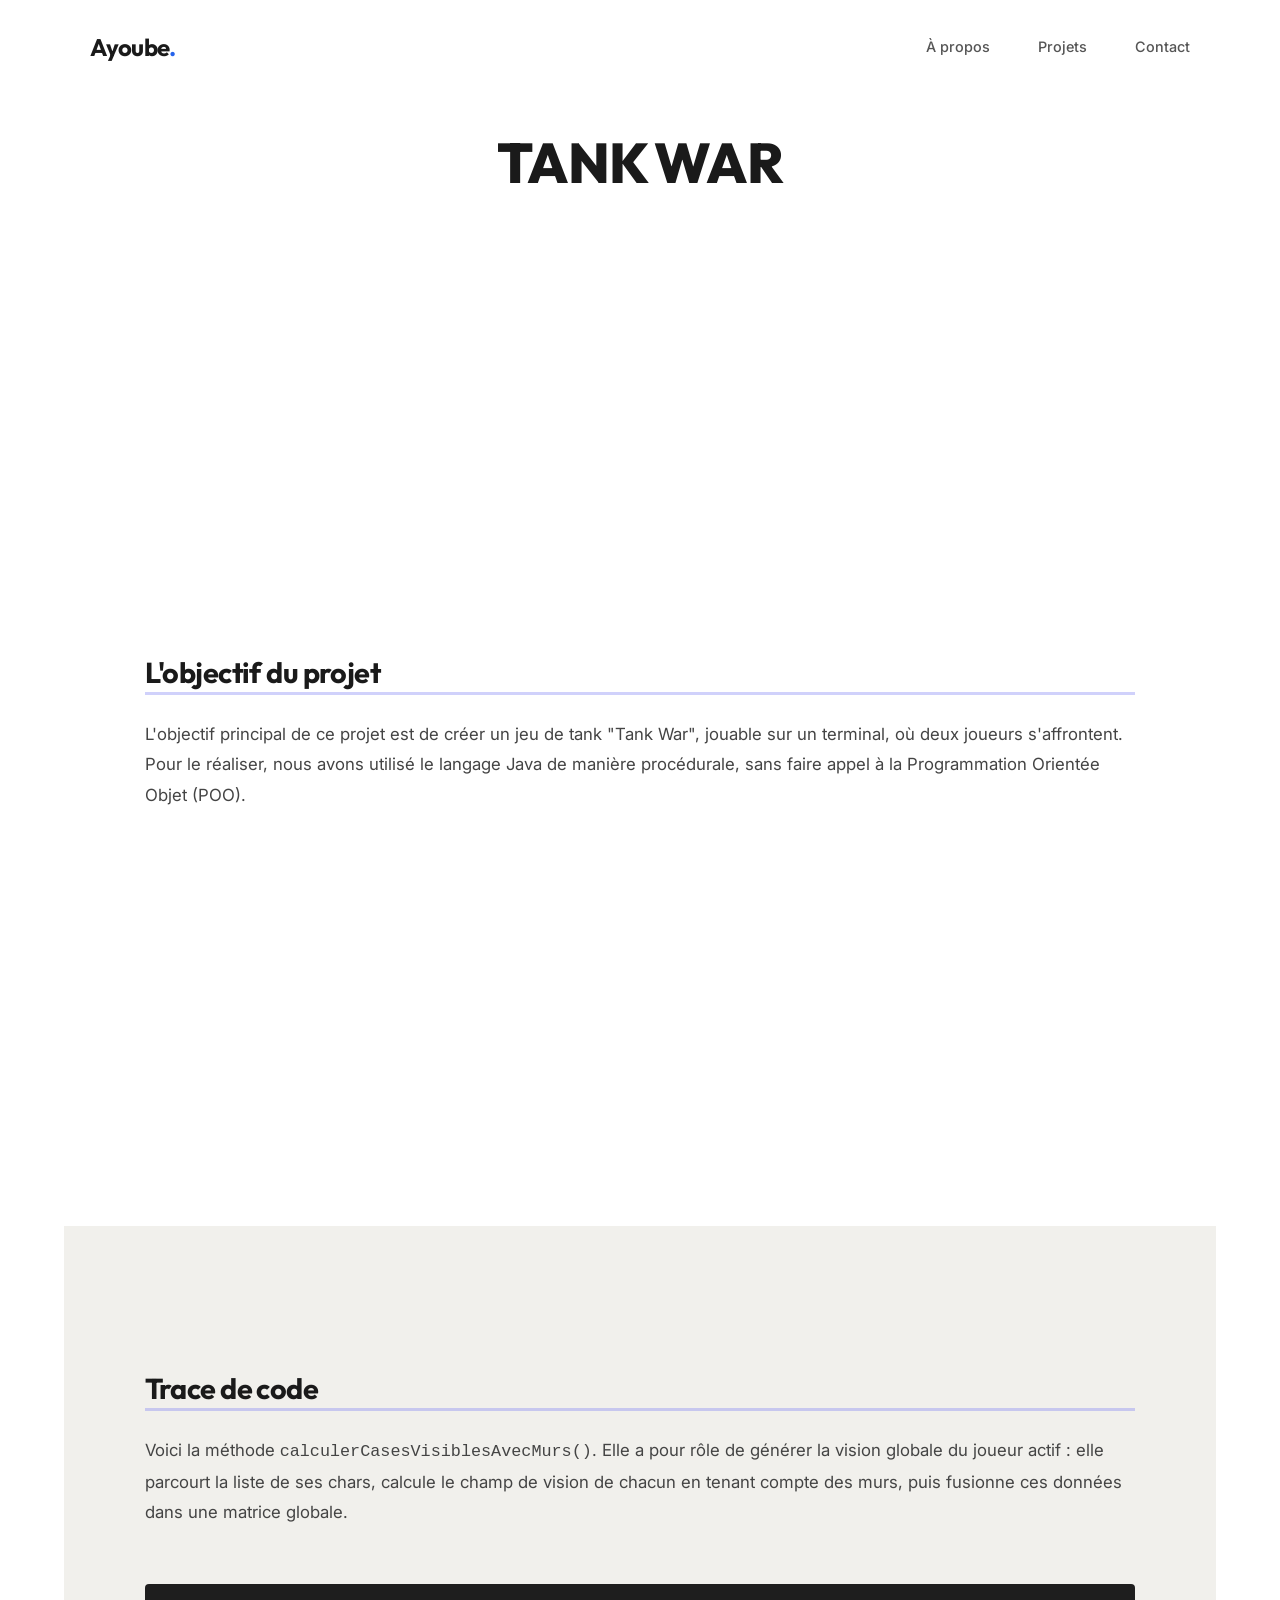
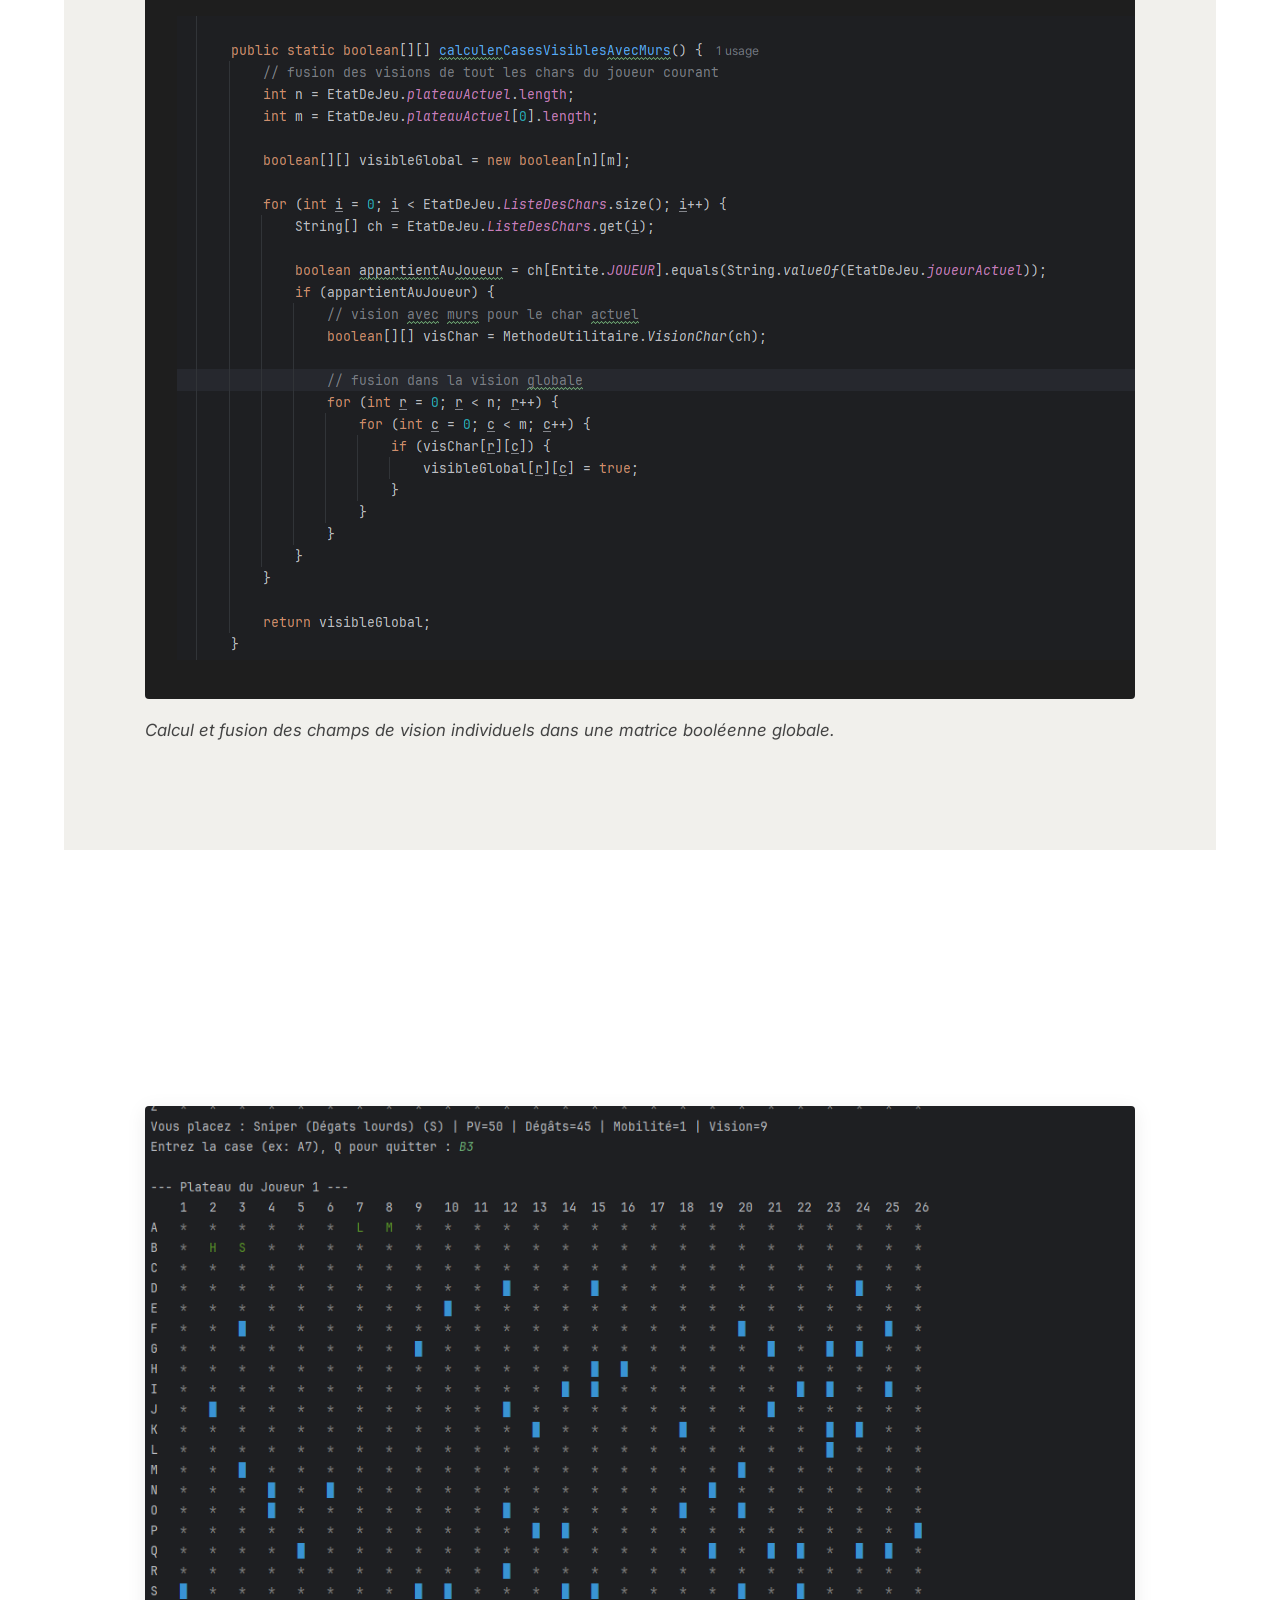
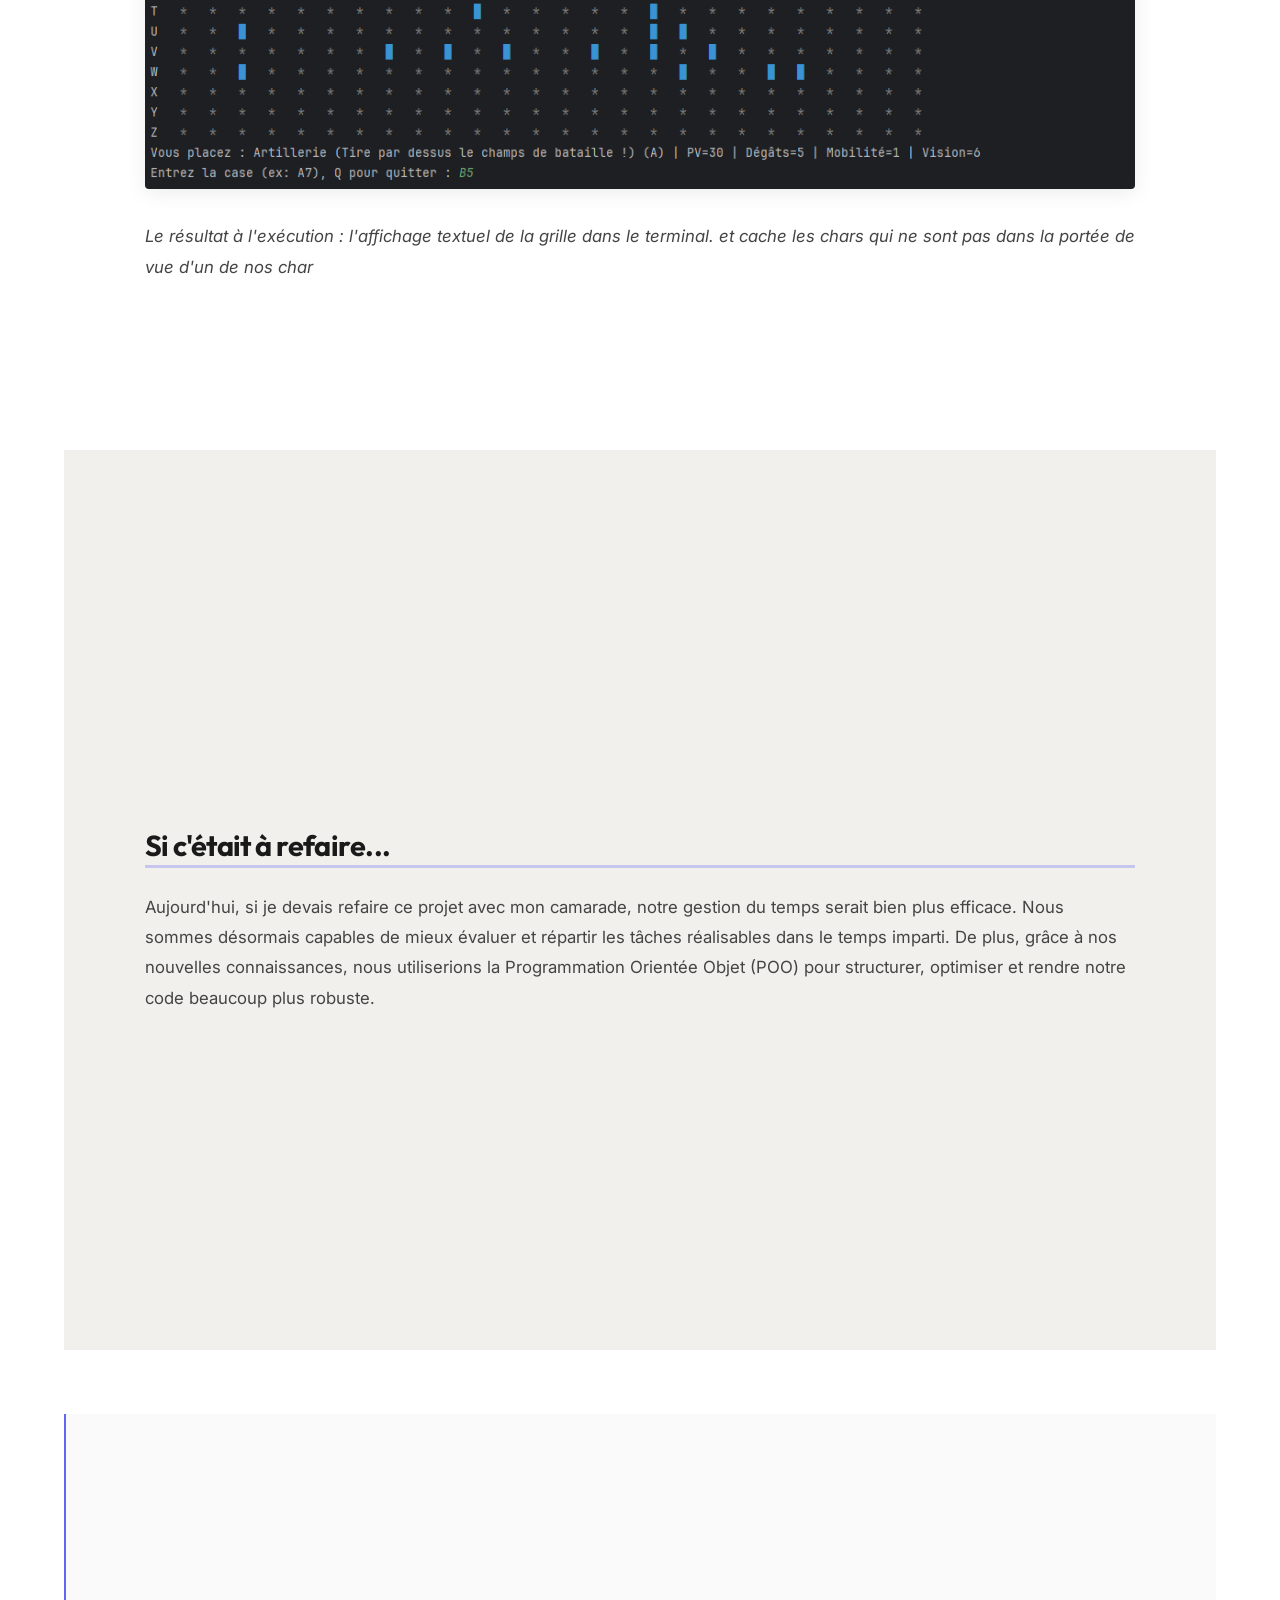
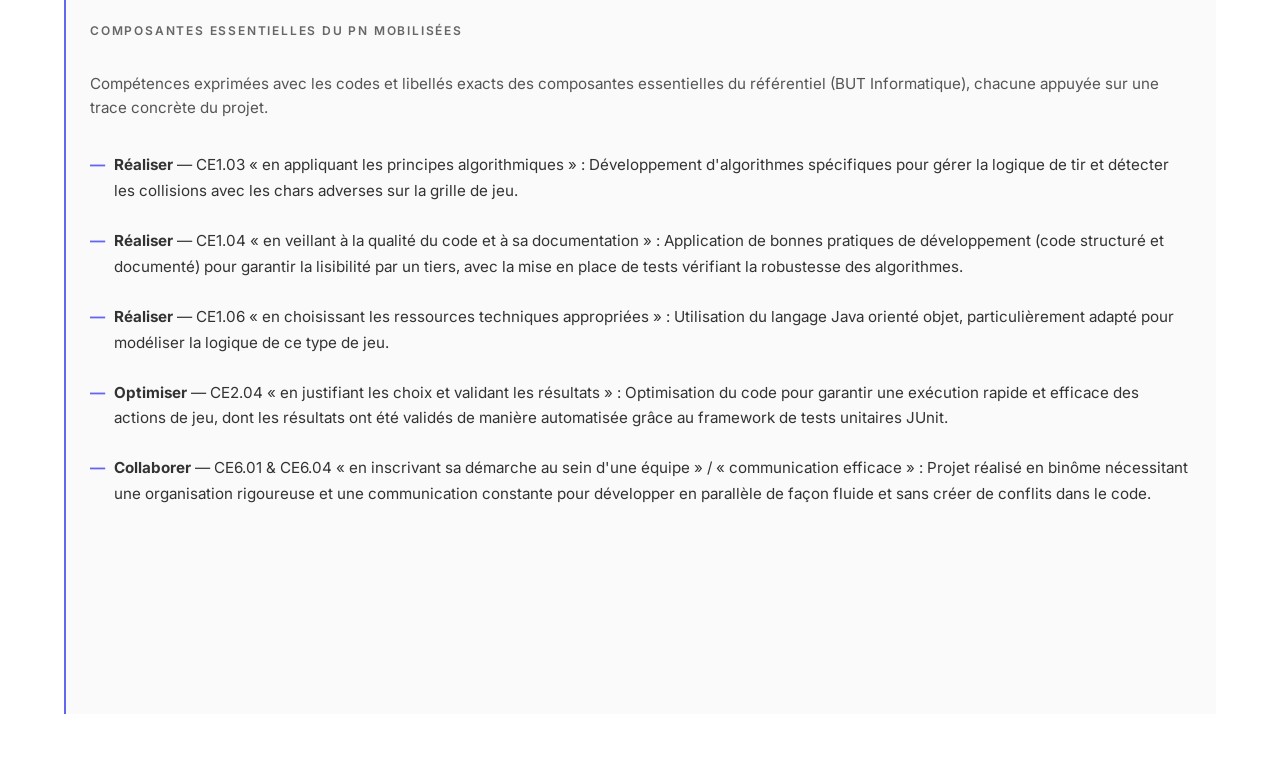
==== projet-tank-war.html @ c1eace11 "1st commit" ====
<!DOCTYPE html>
<html lang="fr">

<head>
    <meta charset="UTF-8">
    <meta name="viewport" content="width=device-width, initial-scale=1.0">
    <title>Tank War | Portfolio de Ayoube Manjal</title>
    <link rel="preconnect" href="https://fonts.googleapis.com">
    <link rel="preconnect" href="https://fonts.gstatic.com" crossorigin>
    <link
        href="https://fonts.googleapis.com/css2?family=Inter:wght@300;400;500;600&family=Outfit:wght@400;600;800&display=swap"
        rel="stylesheet">
    <link rel="stylesheet" href="styles.css">
    <link rel="stylesheet" href="https://cdnjs.cloudflare.com/ajax/libs/font-awesome/6.4.0/css/all.min.css">
</head>

<body class="article-page">
    <header class="navbar">
        <div class="logo" style="color:#1a1a1a;">Ayoube<span>.</span></div>
        <nav>
            <ul class="nav-links">
                <li><a href="index.html#projets" style="color:#555; text-decoration:none; font-size:0.9rem;">À
                        propos</a></li>
                <li><a href="index.html#projets" style="color:#555; text-decoration:none; font-size:0.9rem;">Projets</a>
                </li>
                <li><a href="index.html#contact" style="color:#555; text-decoration:none; font-size:0.9rem;">Contact</a>
                </li>
            </ul>
        </nav>
    </header>

    <main class="article-container reveal">

        <h1 class="project-main-title">Tank War</h1>

        <p class="article-intro">

        </p>

        <section class="article-section">
            <h2>L'objectif du projet</h2>
            <p>
                L'objectif principal de ce projet est de créer un jeu de tank "Tank War", jouable sur un terminal, où
                deux joueurs s'affrontent.
                Pour le réaliser, nous avons utilisé le langage Java de manière procédurale, sans faire appel à la Programmation Orientée Objet (POO).
            </p>
        </section>

        <section class="article-section">
            <h2>Trace de code</h2>
            <p>
                Voici la méthode <code>calculerCasesVisiblesAvecMurs()</code>. Elle a pour rôle de générer la vision
                globale du joueur actif : elle parcourt la liste de ses chars, calcule le champ de vision de chacun en
                tenant compte des murs, puis fusionne ces données dans une matrice globale.
            </p>

            <div class="code-placeholder">
                <img src="images/visionchar.png" alt="Méthode de calcul de vision">
            </div>
            <p class="caption">Calcul et fusion des champs de vision individuels dans une matrice booléenne globale.</p>
        </section>

        <section class="article-section">
            <div class="image-placeholder">
                <img src="images/image1.png" alt="">
            </div>
            <p class="caption">Le résultat à l'exécution : l'affichage textuel de la grille dans le terminal. et cache
                les chars qui ne sont pas dans la portée de vue d'un de nos char</p>
        </section>

        <section class="article-section">
            <h2>Si c'était à refaire...</h2>
            <p>
                Aujourd'hui, si je devais refaire ce projet avec mon camarade, notre gestion du temps serait bien plus efficace. Nous sommes désormais capables de mieux évaluer et répartir les tâches réalisables dans le temps imparti. De plus, grâce à nos nouvelles connaissances, nous utiliserions la Programmation Orientée Objet (POO) pour structurer, optimiser et rendre notre code beaucoup plus robuste.
            </p>
        </section>

        <section class="pn-block">
            <div class="pn-block-title">COMPOSANTES ESSENTIELLES DU PN MOBILISÉES</div>
            <p style="font-size: 0.95rem; color: #555; margin-bottom: 2rem;">
                Compétences exprimées avec les codes et libellés exacts des composantes essentielles du référentiel (BUT
                Informatique), chacune appuyée sur une trace concrète du projet.
            </p>

            <ul class="pn-list">
                <li>
                    <strong>Réaliser</strong> — CE1.03 « en appliquant les principes algorithmiques » : Développement
                    d'algorithmes spécifiques pour gérer la logique de tir et détecter les collisions avec les chars
                    adverses sur la grille de jeu.
                </li>
                <li>
                    <strong>Réaliser</strong> — CE1.04 « en veillant à la qualité du code et à sa documentation » :
                    Application de bonnes pratiques de développement (code structuré et documenté) pour garantir la
                    lisibilité par un tiers, avec la mise en place de tests vérifiant la robustesse des algorithmes.
                </li>
                <li>
                    <strong>Réaliser</strong> — CE1.06 « en choisissant les ressources techniques appropriées » :
                    Utilisation du langage Java orienté objet, particulièrement adapté pour modéliser la logique de ce
                    type de jeu.
                </li>
                <li>
                    <strong>Optimiser</strong> — CE2.04 « en justifiant les choix et validant les résultats » :
                    Optimisation du code pour garantir une exécution rapide et efficace des actions de jeu, dont les
                    résultats ont été validés de manière automatisée grâce au framework de tests unitaires JUnit.
                </li>
                <li>
                    <strong>Collaborer</strong> — CE6.01 & CE6.04 « en inscrivant sa démarche au sein d'une équipe » / «
                    communication efficace » : Projet réalisé en binôme nécessitant une organisation rigoureuse et une
                    communication constante pour développer en parallèle de façon fluide et sans créer de conflits dans
                    le code.
                </li>
            </ul>
        </section>

    </main>

    <script src="script.js"></script>
</body>

</html>
---- styles.css ----
/* ==========================================================================
   Variables & Reset
   ========================================================================== */
:root {
    /* Palette de couleurs sobre, élégante et chaleureuse (Minimalist Warm Light) */
    --bg-color: #faf9f6;          /* Alabaster / Ivoire doux */
    --bg-alt: #f1f0ec;            /* Ivoire légèrement plus sombre pour alterner */
    --bg-card: #ffffff;           /* Cartes d'un blanc pur */
    
    --text-color: #1e293b;        /* Gris ardoise très foncé (Slate 800) */
    --text-muted: #576375;        /* Gris moyen pour le texte secondaire (Slate 600) */
    --text-light: #8e9aa8;        /* Gris clair pour les indications fines (Slate 400) */
    
    --primary: #0f172a;           /* Noir ardoise principal (Slate 900) */
    --primary-hover: #334155;     /* Gris ardoise au survol (Slate 700) */
    --accent: #2563eb;            /* Bleu professionnel discret */
    --accent-light: #eff6ff;      /* Fond bleu très léger pour badges */
    
    --border-color: #e2e8f0;      /* Ligne de bordure fine classique */
    --border-focus: #94a3b8;      /* Ligne de bordure active */
    
    --shadow-sm: 0 1px 2px 0 rgba(0, 0, 0, 0.05);
    --shadow-md: 0 4px 6px -1px rgba(0, 0, 0, 0.05), 0 2px 4px -2px rgba(0, 0, 0, 0.05);
    --shadow-lg: 0 10px 15px -3px rgba(0, 0, 0, 0.05), 0 4px 6px -4px rgba(0, 0, 0, 0.05);
    
    --font-sans: 'Inter', sans-serif;
    --font-heading: 'Outfit', sans-serif;
    --font-serif: 'Playfair Display', serif;

    --transition: all 0.25s cubic-bezier(0.4, 0, 0.2, 1);
}

* {
    margin: 0;
    padding: 0;
    box-sizing: border-box;
}

html {
    scroll-behavior: smooth;
}

body {
    background-color: var(--bg-color);
    color: var(--text-color);
    font-family: var(--font-sans);
    line-height: 1.6;
    overflow-x: hidden;
    position: relative;
    -webkit-font-smoothing: antialiased;
}

/* Les blobs d'arrière-plan du style précédent sont désactivés */
.blob {
    display: none !important;
}

/* ==========================================================================
   Typographie & Utilitaire
   ========================================================================== */
h1, h2, h3, h4 {
    font-family: var(--font-heading);
    color: var(--primary);
    font-weight: 700;
    line-height: 1.25;
    letter-spacing: -0.02em;
}

h2 {
    font-size: 2.25rem;
    margin-bottom: 0.5rem;
}

a {
    text-decoration: none;
    color: inherit;
    transition: var(--transition);
}

.section-title {
    text-align: center;
    margin-bottom: 5rem;
}

.section-title h2 {
    position: relative;
    display: inline-block;
    padding-bottom: 0.75rem;
}

.section-title h2::after {
    content: '';
    position: absolute;
    bottom: 0;
    left: 50%;
    transform: translateX(-50%);
    width: 50px;
    height: 2px;
    background-color: var(--primary);
}

.section-title p {
    color: var(--text-muted);
    font-weight: 500;
    text-transform: uppercase;
    letter-spacing: 0.15em;
    font-size: 0.8rem;
    margin-top: 0.75rem;
}

.glass-card {
    background: var(--bg-card);
    border: 1px solid var(--border-color);
    border-radius: 0;
    box-shadow: var(--shadow-md);
    padding: 2.5rem;
    transition: var(--transition);
}

.glass-card:hover {
    box-shadow: var(--shadow-lg);
    border-color: var(--border-focus);
}

/* ==========================================================================
   Navigation (Navbar)
   ========================================================================== */
.navbar {
    position: fixed;
    top: 0;
    left: 0;
    width: 100%;
    display: flex;
    justify-content: space-between;
    align-items: center;
    padding: 1.75rem 7%;
    z-index: 100;
    transition: var(--transition);
    background: transparent;
}

.navbar.scrolled {
    background: rgba(250, 249, 246, 0.9);
    backdrop-filter: blur(10px);
    -webkit-backdrop-filter: blur(10px);
    padding: 1.25rem 7%;
    border-bottom: 1px solid var(--border-color);
    box-shadow: var(--shadow-sm);
}

.logo {
    font-family: var(--font-heading);
    font-size: 1.5rem;
    font-weight: 700;
    color: var(--primary);
    letter-spacing: -0.03em;
}

.logo span {
    color: var(--accent);
}

.nav-links {
    display: flex;
    list-style: none;
    gap: 3rem;
}

.nav-links a {
    font-weight: 500;
    font-size: 0.95rem;
    color: var(--text-muted);
    position: relative;
    padding: 0.25rem 0;
}

.nav-links a:hover,
.nav-links a.active {
    color: var(--primary);
}

.nav-links a::after {
    content: '';
    position: absolute;
    width: 0;
    height: 2px;
    bottom: -2px;
    left: 0;
    background-color: var(--primary);
    transition: var(--transition);
}

.nav-links a:hover::after,
.nav-links a.active::after {
    width: 100%;
}

.menu-toggle {
    display: none;
    font-size: 1.25rem;
    color: var(--primary);
    cursor: pointer;
}

/* ==========================================================================
   Boutons
   ========================================================================== */
.btn {
    display: inline-flex;
    align-items: center;
    gap: 0.5rem;
    padding: 0.8rem 1.75rem;
    border-radius: 0;
    font-weight: 550;
    font-size: 0.95rem;
    font-family: var(--font-sans);
    cursor: pointer;
    transition: var(--transition);
    border: 1px solid transparent;
}

.btn-primary {
    background-color: #111111;
    color: #ffffff;
}

.btn-primary:hover {
    background-color: #333333;
    transform: translateY(-1px);
}

.btn-secondary {
    background-color: transparent;
    color: #111111;
    border: 1px solid #111111;
}

.btn-secondary:hover {
    background-color: rgba(17, 17, 17, 0.05);
    transform: translateY(-1px);
}

/* ==========================================================================
   Sections Layout
   ========================================================================== */
section {
    min-height: 100vh;
    padding: 9rem 7% 5rem;
    display: flex;
    flex-direction: column;
    justify-content: center;
}

section:nth-of-type(even) {
    background-color: var(--bg-alt);
}

/* --- Hero Section --- */
.hero {
    flex-direction: row;
    align-items: center;
    justify-content: space-between;
    gap: 4rem;
}

.hero-content {
    flex: 1;
    max-width: 550px;
}

.hero-overline {
    display: block;
    font-size: 0.75rem;
    font-weight: 700;
    color: #6b4c9a;
    text-transform: uppercase;
    letter-spacing: 0.15em;
    margin-bottom: 1rem;
}

.hero .title {
    font-family: var(--font-serif);
    font-size: 5.5rem;
    line-height: 1.05;
    margin-bottom: 1.5rem;
    color: #111111;
    letter-spacing: -0.02em;
}

.hero .subtitle {
    font-size: 1.1rem;
    color: var(--text-muted);
    margin-bottom: 2rem;
    font-weight: 400;
    line-height: 1.6;
}

.hero-decoration {
    display: flex;
    align-items: flex-end;
    gap: 4px;
    height: 30px;
    margin-bottom: 2.5rem;
}

.hero-decoration .bar {
    width: 4px;
    background-color: #6b4c9a;
    border-radius: 2px;
}

.hero-decoration .bar:nth-child(1) { height: 15px; }
.hero-decoration .bar:nth-child(2) { height: 25px; }
.hero-decoration .bar:nth-child(3) { height: 10px; }
.hero-decoration .bar:nth-child(4) { height: 20px; }
.hero-decoration .bar:nth-child(5) { height: 12px; }

.hero-actions {
    display: flex;
    gap: 1rem;
}

.hero-image {
    flex: 1;
    display: flex;
    justify-content: center;
    align-items: center;
}

.image-circle {
    width: 450px;
    height: 450px;
    border-radius: 50%;
    overflow: hidden;
    position: relative;
    background-color: #e0d9e8;
    box-shadow: 0 20px 40px rgba(0,0,0,0.1);
}

.image-circle img {
    width: 100%;
    height: 100%;
    object-fit: cover;
}

/* --- About & Skills --- */
.about-grid {
    display: grid;
    grid-template-columns: 1.2fr 0.8fr;
    gap: 3rem;
}

.about-text h3, .skills h3 {
    margin-bottom: 1.5rem;
    font-size: 1.35rem;
    font-weight: 600;
    letter-spacing: -0.01em;
}

.about-text p {
    color: var(--text-muted);
    margin-bottom: 1.25rem;
    font-size: 1.05rem;
}

.skills-container {
    display: grid;
    grid-template-columns: repeat(2, 1fr);
    gap: 1.25rem;
}

.skill-item {
    display: flex;
    flex-direction: column;
    align-items: center;
    gap: 0.5rem;
    padding: 1.25rem;
    background: var(--bg-color);
    border-radius: 0;
    border: 1px solid var(--border-color);
    transition: var(--transition);
}

.skill-item:hover {
    background: var(--bg-card);
    border-color: var(--border-focus);
    transform: translateY(-2px);
    box-shadow: var(--shadow-sm);
}

.skill-item i {
    font-size: 2rem;
    color: var(--text-muted);
}

.skill-item:hover i {
    color: var(--accent);
}

.skill-item span {
    font-size: 0.85rem;
    font-weight: 600;
    color: var(--text-color);
}

/* --- Connaissances Techniques --- */
.connaissances {
    padding-top: 2rem;
}

.connaissances-grid {
    display: grid;
    grid-template-columns: repeat(auto-fit, minmax(300px, 1fr));
    gap: 2rem;
}

.connaissance-category {
    display: flex;
    flex-direction: column;
    gap: 1.25rem;
    padding: 1.5rem;
}

.connaissance-category h3 {
    font-size: 1.25rem;
    color: var(--primary);
    display: flex;
    align-items: center;
    gap: 0.75rem;
    font-weight: 600;
}

.connaissance-category h3 i {
    color: var(--accent);
}

.tags-container {
    display: flex;
    flex-wrap: wrap;
    gap: 0.6rem;
}

.tag {
    background-color: var(--accent-light);
    color: var(--accent);
    padding: 0.4rem 0.8rem;
    border-radius: 6px;
    font-size: 0.9rem;
    font-weight: 500;
    border: 1px solid var(--border-color);
    transition: var(--transition);
}

.tag:hover {
    background-color: var(--accent);
    color: #fff;
    border-color: var(--accent);
    transform: translateY(-2px);
}

/* --- Parcours (Timeline) --- */
.timeline {
    position: relative;
    max-width: 700px;
    margin: 0 auto;
    padding: 1rem 0;
    border-left: 2px solid var(--border-color);
    padding-left: 3rem;
}

.timeline-item {
    position: relative;
    margin-bottom: 4rem;
}

.timeline-item:last-child {
    margin-bottom: 0;
}

/* Carré noir simple */
.timeline-item::before {
    content: '';
    position: absolute;
    width: 12px;
    height: 12px;
    background-color: var(--primary);
    border: 2px solid var(--bg-color);
    left: calc(-3rem - 7px);
    top: 2.1rem;
    z-index: 2;
}

.timeline-date {
    font-family: var(--font-heading);
    font-size: 1rem;
    font-weight: 700;
    color: var(--accent);
    margin-bottom: 0.5rem;
}

.timeline-content h3 {
    font-size: 1.25rem;
    font-weight: 700;
    color: var(--primary);
    margin-bottom: 0.25rem;
}

.timeline-institution {
    font-size: 0.85rem;
    font-weight: 600;
    color: var(--text-muted);
    text-transform: uppercase;
    letter-spacing: 0.05em;
    margin-bottom: 1rem;
}

.timeline-content p {
    color: var(--text-muted);
    font-size: 0.95rem;
    line-height: 1.6;
}


/* --- Projects --- */
.projects-grid {
    display: grid;
    grid-template-columns: repeat(auto-fit, minmax(300px, 1fr));
    gap: 2.5rem;
    width: 100%;
}

.project-card {
    padding: 0;
    overflow: hidden;
    display: flex;
    flex-direction: column;
}

.project-image {
    width: 100%;
    height: 220px;
    overflow: hidden;
    border-bottom: 1px solid var(--border-color);
}

.project-image img {
    width: 100%;
    height: 100%;
    object-fit: cover;
    transition: transform 0.5s ease;
}

.project-card:hover .project-image img {
    transform: scale(1.05);
}

.project-content {
    padding: 2rem;
    display: flex;
    flex-direction: column;
    flex: 1;
}

.project-content h3 {
    font-size: 1.35rem;
    margin-bottom: 1rem;
}

.project-content p {
    color: var(--text-muted);
    margin-bottom: 1.5rem;
    font-size: 1rem;
    flex: 1;
}

.competence-mobilisee {
    background-color: var(--bg-color);
    border-left: 3px solid var(--accent);
    padding: 1rem;
    margin-bottom: 1.5rem;
    border-radius: 4px;
    border: 1px solid var(--border-color);
    border-left-width: 4px;
}

.competence-mobilisee h4 {
    font-size: 0.95rem;
    color: var(--primary);
    margin-bottom: 0.5rem;
    display: flex;
    align-items: center;
    gap: 0.5rem;
}

.competence-mobilisee p.pn-desc {
    color: var(--text-muted);
    margin-bottom: 0.5rem;
    font-size: 0.9rem;
    flex: none;
}

.competence-mobilisee p {
    margin-bottom: 0;
    font-size: 0.9rem;
    flex: none;
    color: var(--text-color);
}

.project-tags {
    display: flex;
    flex-wrap: wrap;
    gap: 0.5rem;
    margin-bottom: 1.5rem;
}

.project-tags span {
    padding: 0.3rem 0.8rem;
    background-color: var(--accent-light);
    color: var(--accent);
    font-size: 0.8rem;
    font-weight: 600;
    border: 1px solid rgba(37, 99, 235, 0.15);
}

.project-content .btn {
    align-self: flex-start;
    padding: 0.6rem 1.2rem;
    font-size: 0.9rem;
}

/* --- Footer --- */
footer {
    padding: 4rem 7% 3rem;
    border-top: 1px solid var(--border-color);
    background: var(--bg-card);
}

.footer-content {
    display: flex;
    flex-direction: column;
    align-items: center;
    gap: 1.75rem;
}

.socials {
    display: flex;
    gap: 1.25rem;
}

.socials a {
    display: flex;
    justify-content: center;
    align-items: center;
    width: 40px;
    height: 40px;
    border-radius: 0;
    background: var(--bg-color);
    border: 1px solid var(--border-color);
    font-size: 1.1rem;
    color: var(--text-muted);
    transition: var(--transition);
}

.socials a:hover {
    background: var(--primary);
    color: #ffffff;
    border-color: var(--primary);
    transform: translateY(-2px);
}

footer p {
    color: var(--text-muted);
    font-size: 0.85rem;
    font-weight: 400;
}

/* ==========================================================================
   Animations Reveal (JS)
   ========================================================================== */
.reveal {
    opacity: 0;
    transform: translateY(20px);
    transition: opacity 0.6s cubic-bezier(0.16, 1, 0.3, 1), transform 0.6s cubic-bezier(0.16, 1, 0.3, 1);
}

.reveal.active {
    opacity: 1;
    transform: translateY(0);
}

.delay-1 { transition-delay: 0.1s; }
.delay-2 { transition-delay: 0.2s; }

/* ==========================================================================
   Media Queries (Responsive)
   ========================================================================== */
@media (max-width: 991px) {
    .navbar {
        padding: 1.5rem 5%;
    }
    
    .navbar.scrolled {
        padding: 1rem 5%;
    }

    section {
        padding: 7rem 5% 4rem;
    }

    .hero {
        flex-direction: column-reverse;
        text-align: center;
        gap: 3rem;
        padding-top: 8rem;
    }
    
    .hero-content {
        max-width: 100%;
    }

    .hero .subtitle {
        max-width: 100%;
    }
    
    .hero-actions {
        justify-content: center;
    }
    
    .about-grid {
        grid-template-columns: 1fr;
        gap: 2.5rem;
    }

    .skills-container {
        grid-template-columns: repeat(4, 1fr);
    }
}

@media (max-width: 768px) {
    .nav-links {
        position: fixed;
        top: 0;
        right: -100%;
        height: 100vh;
        width: 80%;
        max-width: 320px;
        background: #ffffff;
        flex-direction: column;
        justify-content: center;
        align-items: center;
        transition: 0.35s cubic-bezier(0.16, 1, 0.3, 1);
        border-left: 1px solid var(--border-color);
        gap: 2.5rem;
        box-shadow: -10px 0 30px rgba(0, 0, 0, 0.03);
    }
    
    .nav-links.active {
        right: 0;
    }
    
    .menu-toggle {
        display: block;
        z-index: 101;
    }
    
    .hero .title {
        font-size: 2.5rem;
    }
    
    .image-circle {
        width: 280px;
        height: 280px;
    }
    
    .code-icon {
        font-size: 4.5rem;
    }

    .skills-container {
        grid-template-columns: repeat(2, 1fr);
    }

    .timeline {
        padding-left: 2rem;
    }

    .timeline-item::before {
        left: calc(-2rem - 7px);
    }
}

@media (max-width: 480px) {
    .hero-actions {
        flex-direction: column;
        width: 100%;
    }

    .hero-actions .btn {
        width: 100%;
        justify-content: center;
    }
    
    .image-glass {
        width: 220px;
        height: 220px;
    }
}

/* --- Article Style Project Pages --- */
.article-page {
    background-color: #ffffff;
    color: #1a1a1a;
}

.article-page .navbar {
    background-color: transparent;
    border-bottom: none;
    box-shadow: none;
}

.article-page .navbar.scrolled {
    background-color: #ffffff;
    box-shadow: 0 4px 20px rgba(0,0,0,0.05);
}

.article-container {
    width: 100%;
    padding: 8rem 5% 4rem;
}

.project-subtitle {
    font-family: var(--font-main);
    font-size: 0.75rem;
    color: #888;
    text-transform: uppercase;
    letter-spacing: 0.15em;
    margin-bottom: 2rem;
    display: block;
    font-weight: 600;
}

.project-main-title {
    font-family: var(--font-heading);
    font-size: 3.5rem;
    color: #1a1a1a;
    text-align: center;
    margin-bottom: 3rem;
    font-weight: 800;
    text-transform: uppercase;
    letter-spacing: -0.02em;
}

.article-intro {
    font-size: 1.1rem;
    color: #555;
    margin-bottom: 4rem;
    line-height: 1.8;
}

.article-section {
    margin-bottom: 4rem;
}

.article-section h2 {
    font-family: var(--font-heading);
    font-size: 1.8rem;
    color: #1a1a1a;
    margin-bottom: 1.5rem;
    display: inline-block;
    border-bottom: 3px solid rgba(99, 102, 241, 0.3); /* Soulignement léger */
    padding-bottom: 2px;
}

.article-section p {
    font-size: 1.05rem;
    color: #444;
    line-height: 1.8;
    margin-bottom: 1.5rem;
}

.code-placeholder {
    background-color: #1e1e1e;
    color: #d4d4d4;
    padding: 2rem;
    border-radius: 4px;
    font-family: monospace;
    font-size: 0.9rem;
    overflow-x: auto;
    margin: 2rem 0;
    line-height: 1.5;
}

.image-placeholder {
    width: 100%;
    margin: 3rem 0;
    display: flex;
    flex-direction: column;
    align-items: center;
    justify-content: center;
    color: #888;
}

.image-placeholder img {
    max-width: 100%;
    height: auto;
    border-radius: 4px;
    box-shadow: 0 4px 20px rgba(0,0,0,0.08);
}

.caption {
    font-size: 0.85rem;
    color: #888;
    text-align: left;
    margin-top: -1rem;
    margin-bottom: 2rem;
    font-style: italic;
}

.pn-block {
    background-color: #fafafa;
    border-left: 2px solid #6366f1;
    padding: 1.5rem 1.5rem;
    margin-top: 2rem;
}

.pn-block-title {
    font-size: 0.75rem;
    text-transform: uppercase;
    letter-spacing: 0.15em;
    color: #666;
    margin-bottom: 2rem;
    font-weight: 600;
}

.pn-list {
    list-style: none;
    padding: 0;
}

.pn-list li {
    margin-bottom: 1.5rem;
    padding-left: 1.5rem;
    position: relative;
    font-size: 0.95rem;
    line-height: 1.7;
    color: #333;
}

.pn-list li::before {
    content: '—';
    position: absolute;
    left: 0;
    color: #6366f1;
    font-weight: bold;
}

.pn-list li:last-child {
    margin-bottom: 0;
}
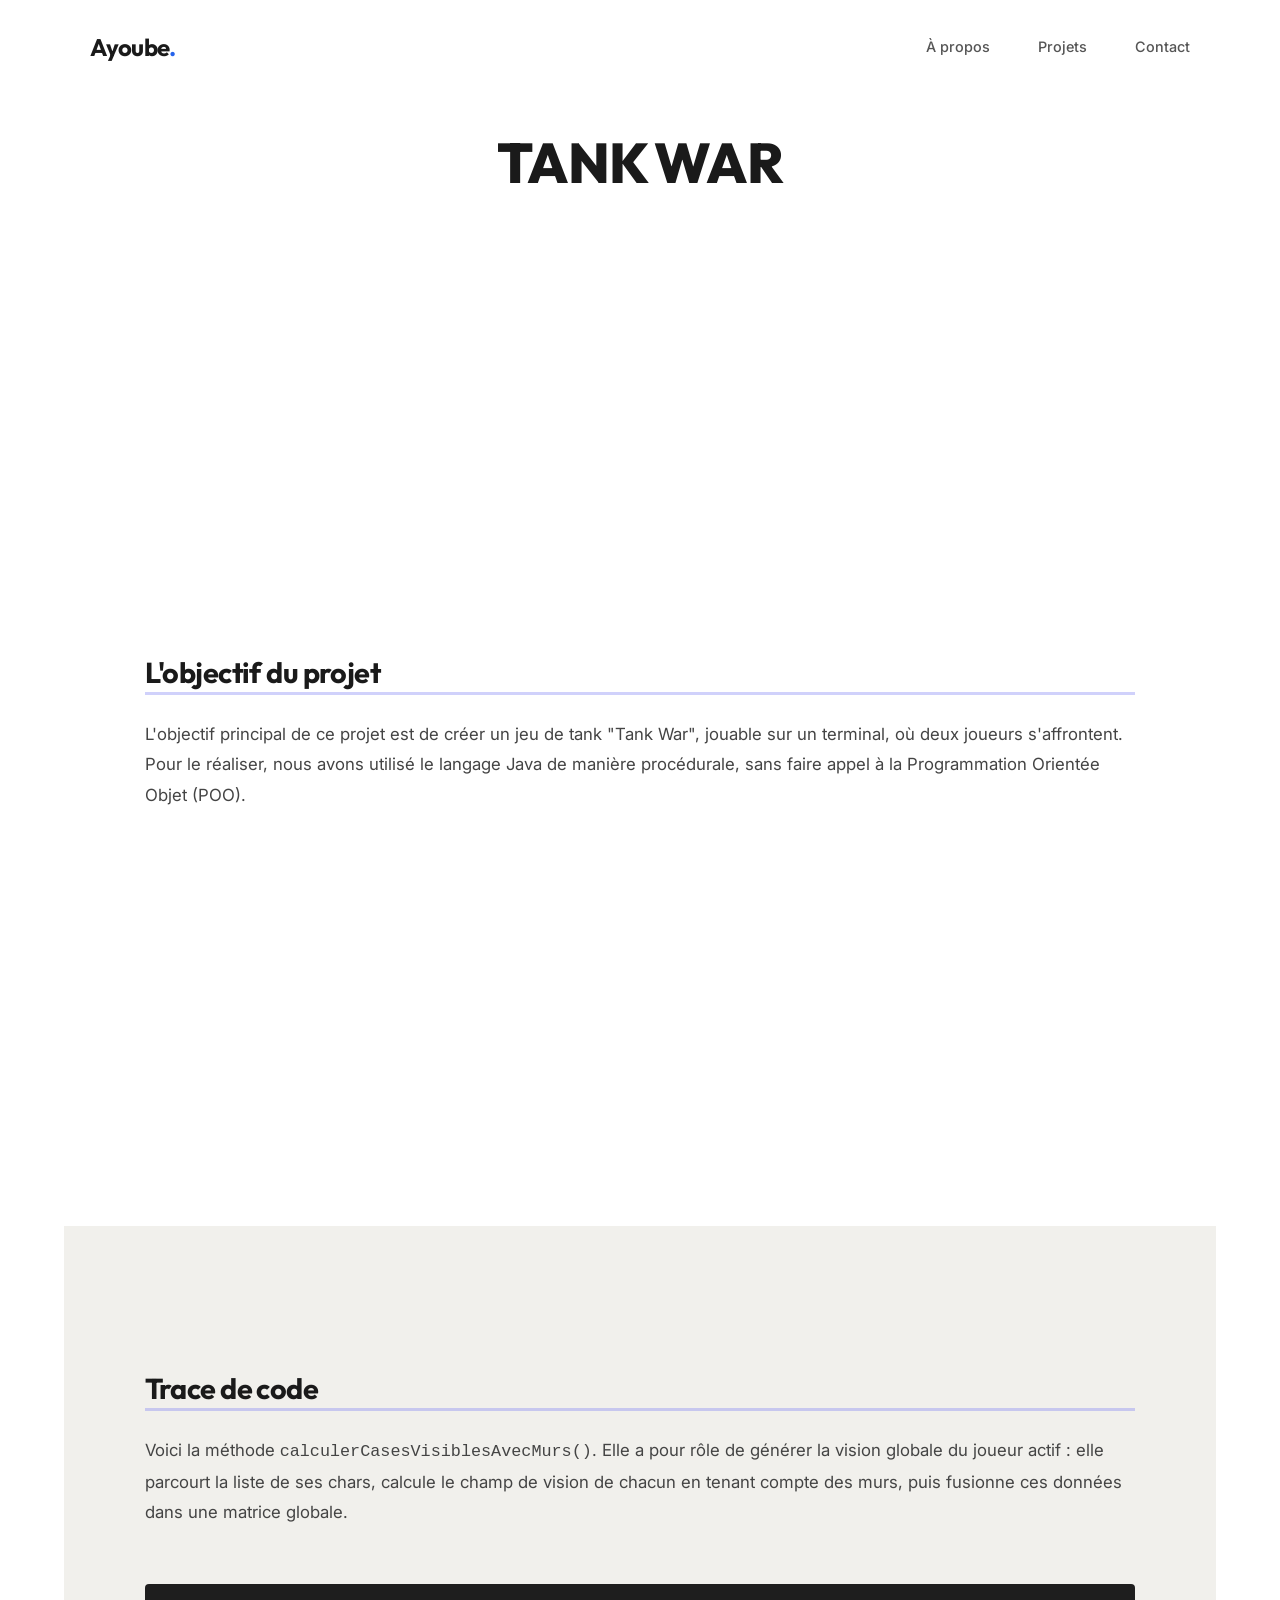
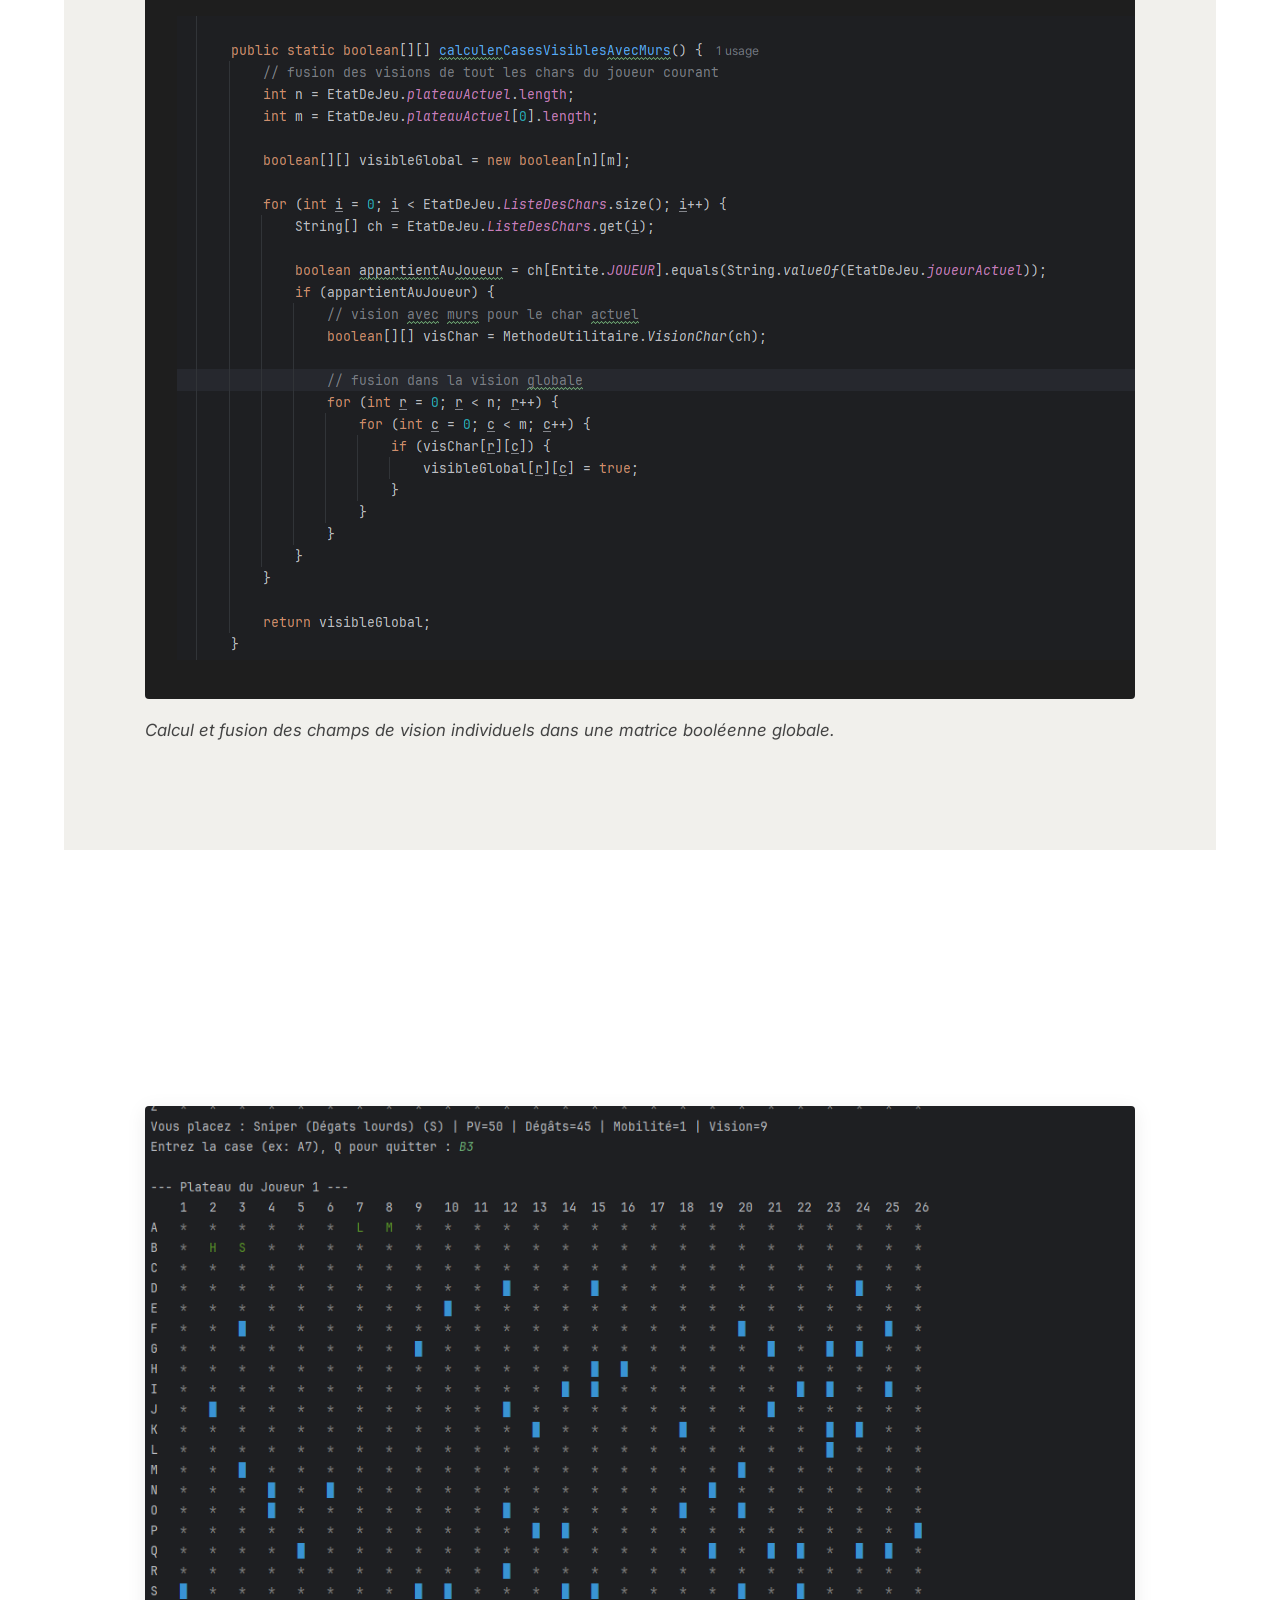
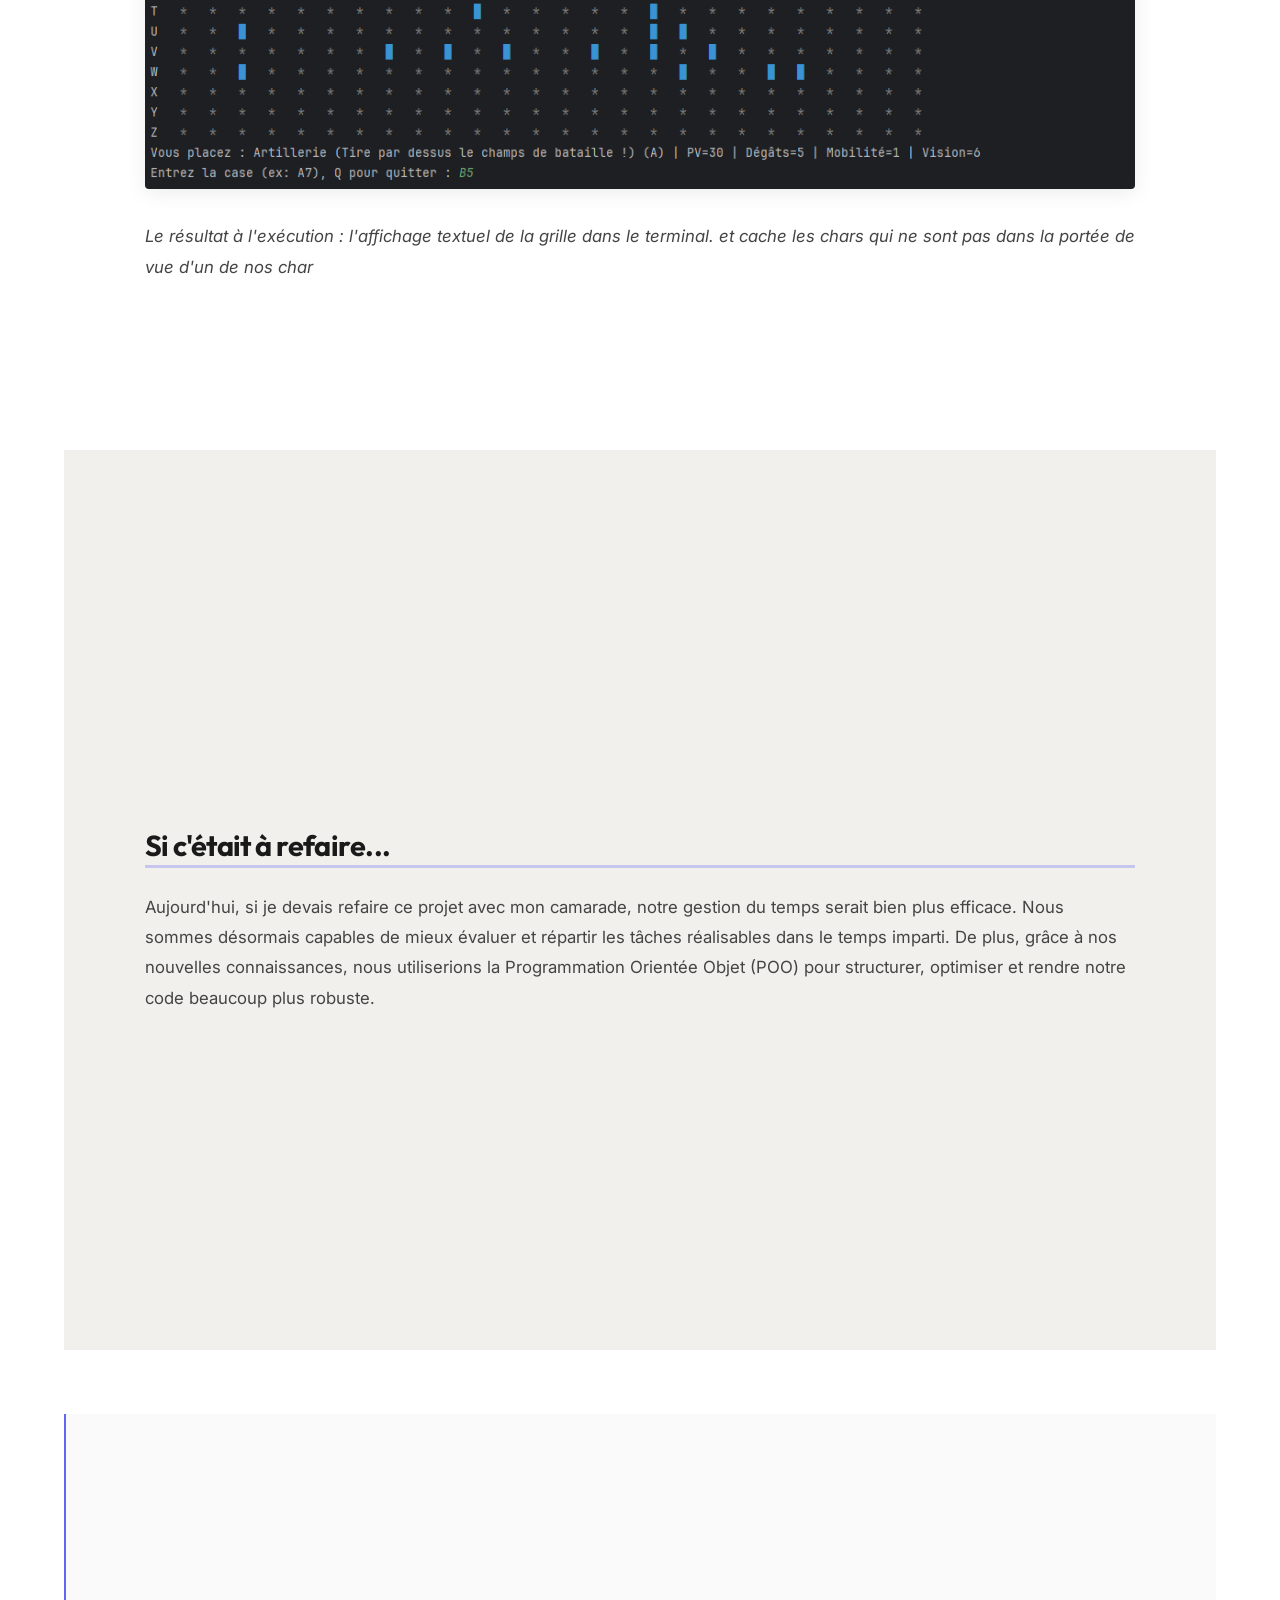
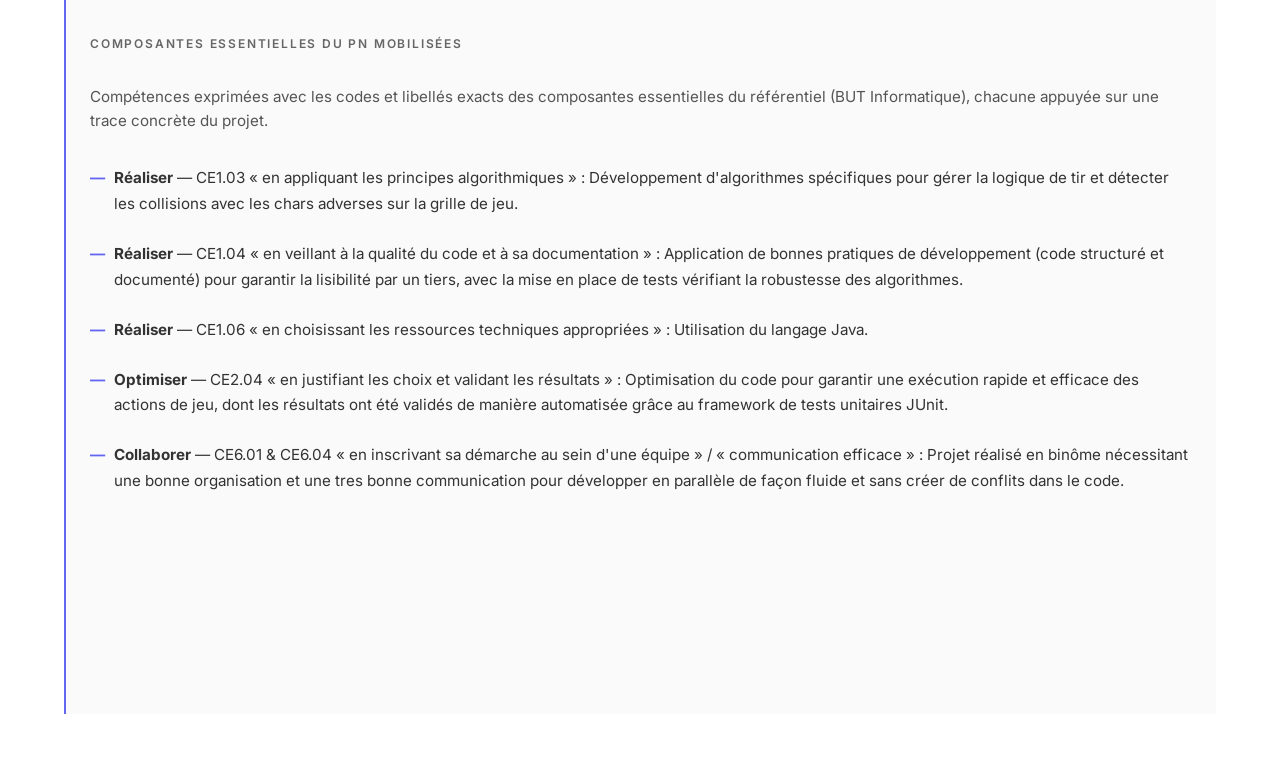
==== commit 499e8ed5: "z" ====
--- a/projet-tank-war.html
+++ b/projet-tank-war.html
@@ -42,7 +42,8 @@
             <p>
                 L'objectif principal de ce projet est de créer un jeu de tank "Tank War", jouable sur un terminal, où
                 deux joueurs s'affrontent.
-                Pour le réaliser, nous avons utilisé le langage Java de manière procédurale, sans faire appel à la Programmation Orientée Objet (POO).
+                Pour le réaliser, nous avons utilisé le langage Java de manière procédurale, sans faire appel à la
+                Programmation Orientée Objet (POO).
             </p>
         </section>
 
@@ -71,7 +72,10 @@
         <section class="article-section">
             <h2>Si c'était à refaire...</h2>
             <p>
-                Aujourd'hui, si je devais refaire ce projet avec mon camarade, notre gestion du temps serait bien plus efficace. Nous sommes désormais capables de mieux évaluer et répartir les tâches réalisables dans le temps imparti. De plus, grâce à nos nouvelles connaissances, nous utiliserions la Programmation Orientée Objet (POO) pour structurer, optimiser et rendre notre code beaucoup plus robuste.
+                Aujourd'hui, si je devais refaire ce projet avec mon camarade, notre gestion du temps serait bien plus
+                efficace. Nous sommes désormais capables de mieux évaluer et répartir les tâches réalisables dans le
+                temps imparti. De plus, grâce à nos nouvelles connaissances, nous utiliserions la Programmation Orientée
+                Objet (POO) pour structurer, optimiser et rendre notre code beaucoup plus robuste.
             </p>
         </section>
 
@@ -95,8 +99,7 @@
                 </li>
                 <li>
                     <strong>Réaliser</strong> — CE1.06 « en choisissant les ressources techniques appropriées » :
-                    Utilisation du langage Java orienté objet, particulièrement adapté pour modéliser la logique de ce
-                    type de jeu.
+                    Utilisation du langage Java.
                 </li>
                 <li>
                     <strong>Optimiser</strong> — CE2.04 « en justifiant les choix et validant les résultats » :
@@ -105,8 +108,8 @@
                 </li>
                 <li>
                     <strong>Collaborer</strong> — CE6.01 & CE6.04 « en inscrivant sa démarche au sein d'une équipe » / «
-                    communication efficace » : Projet réalisé en binôme nécessitant une organisation rigoureuse et une
-                    communication constante pour développer en parallèle de façon fluide et sans créer de conflits dans
+                    communication efficace » : Projet réalisé en binôme nécessitant une bonne organisation et une
+                    tres bonne communication pour développer en parallèle de façon fluide et sans créer de conflits dans
                     le code.
                 </li>
             </ul>
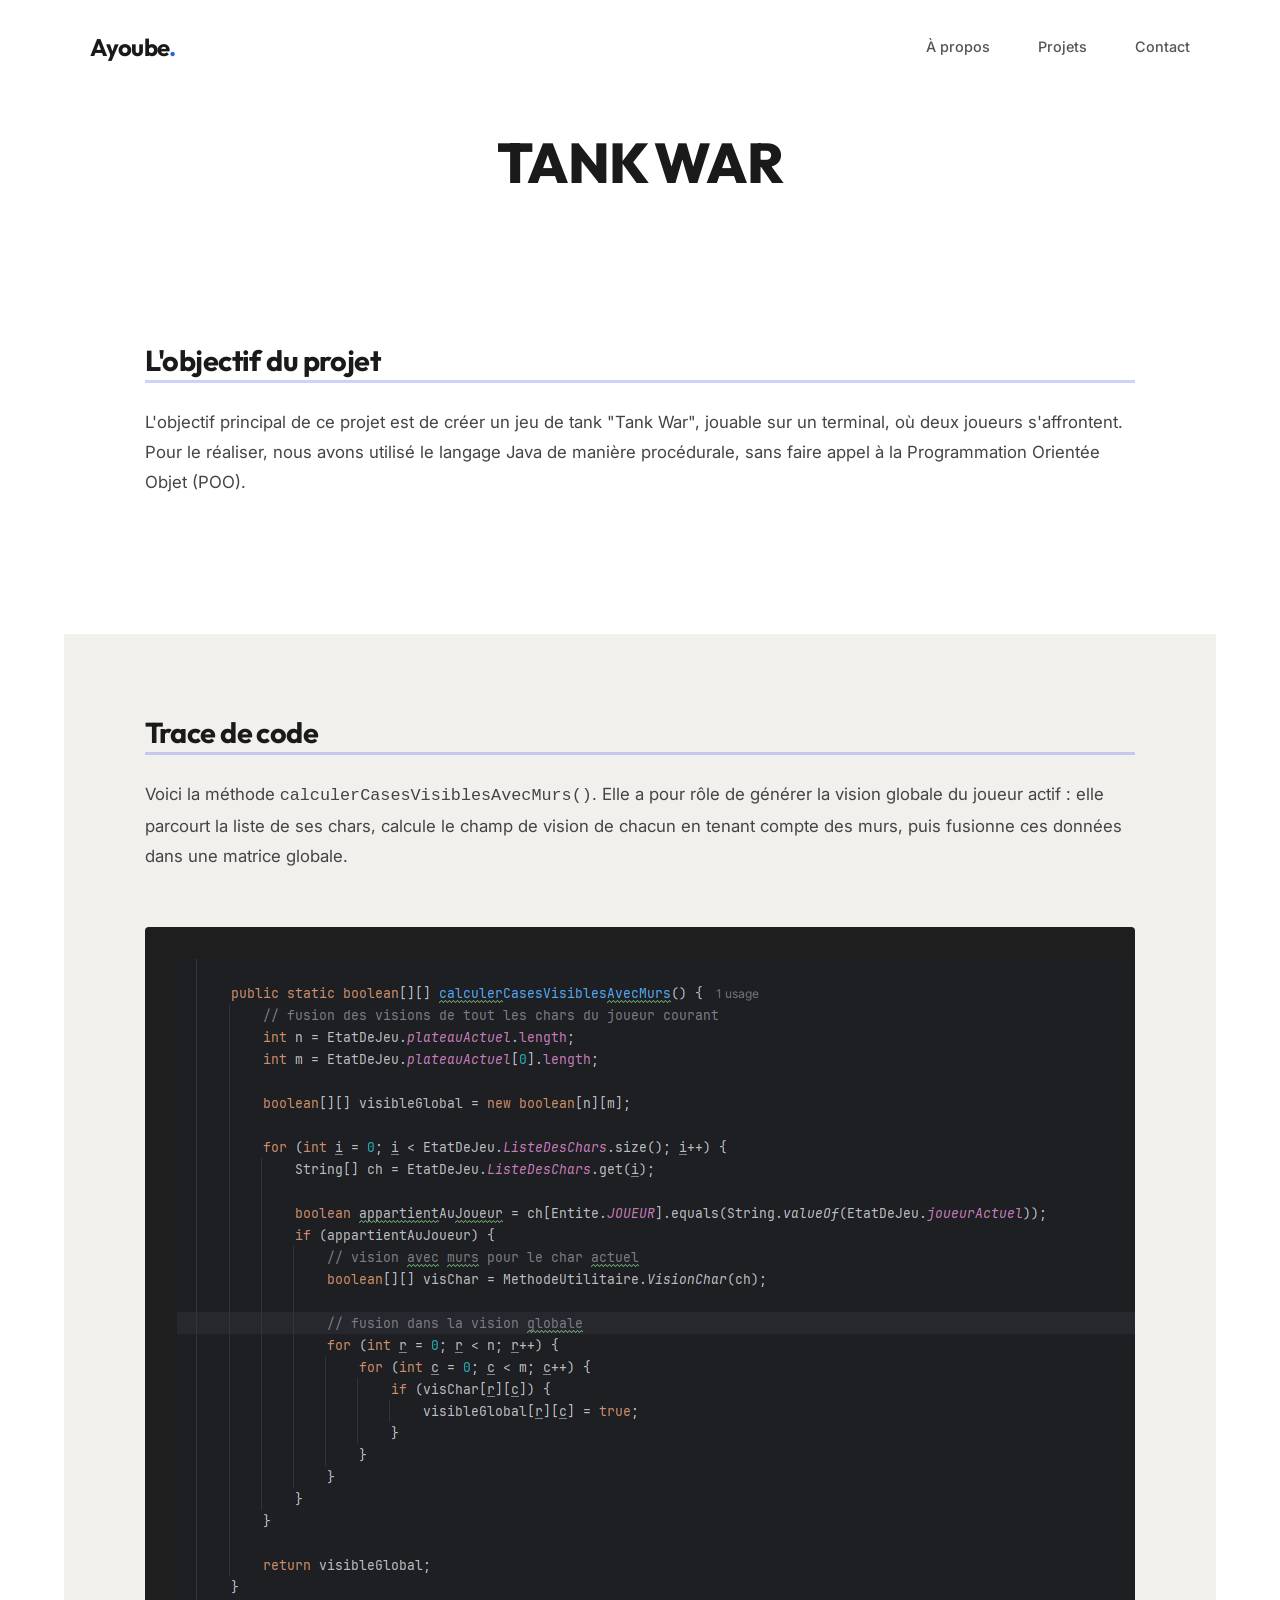
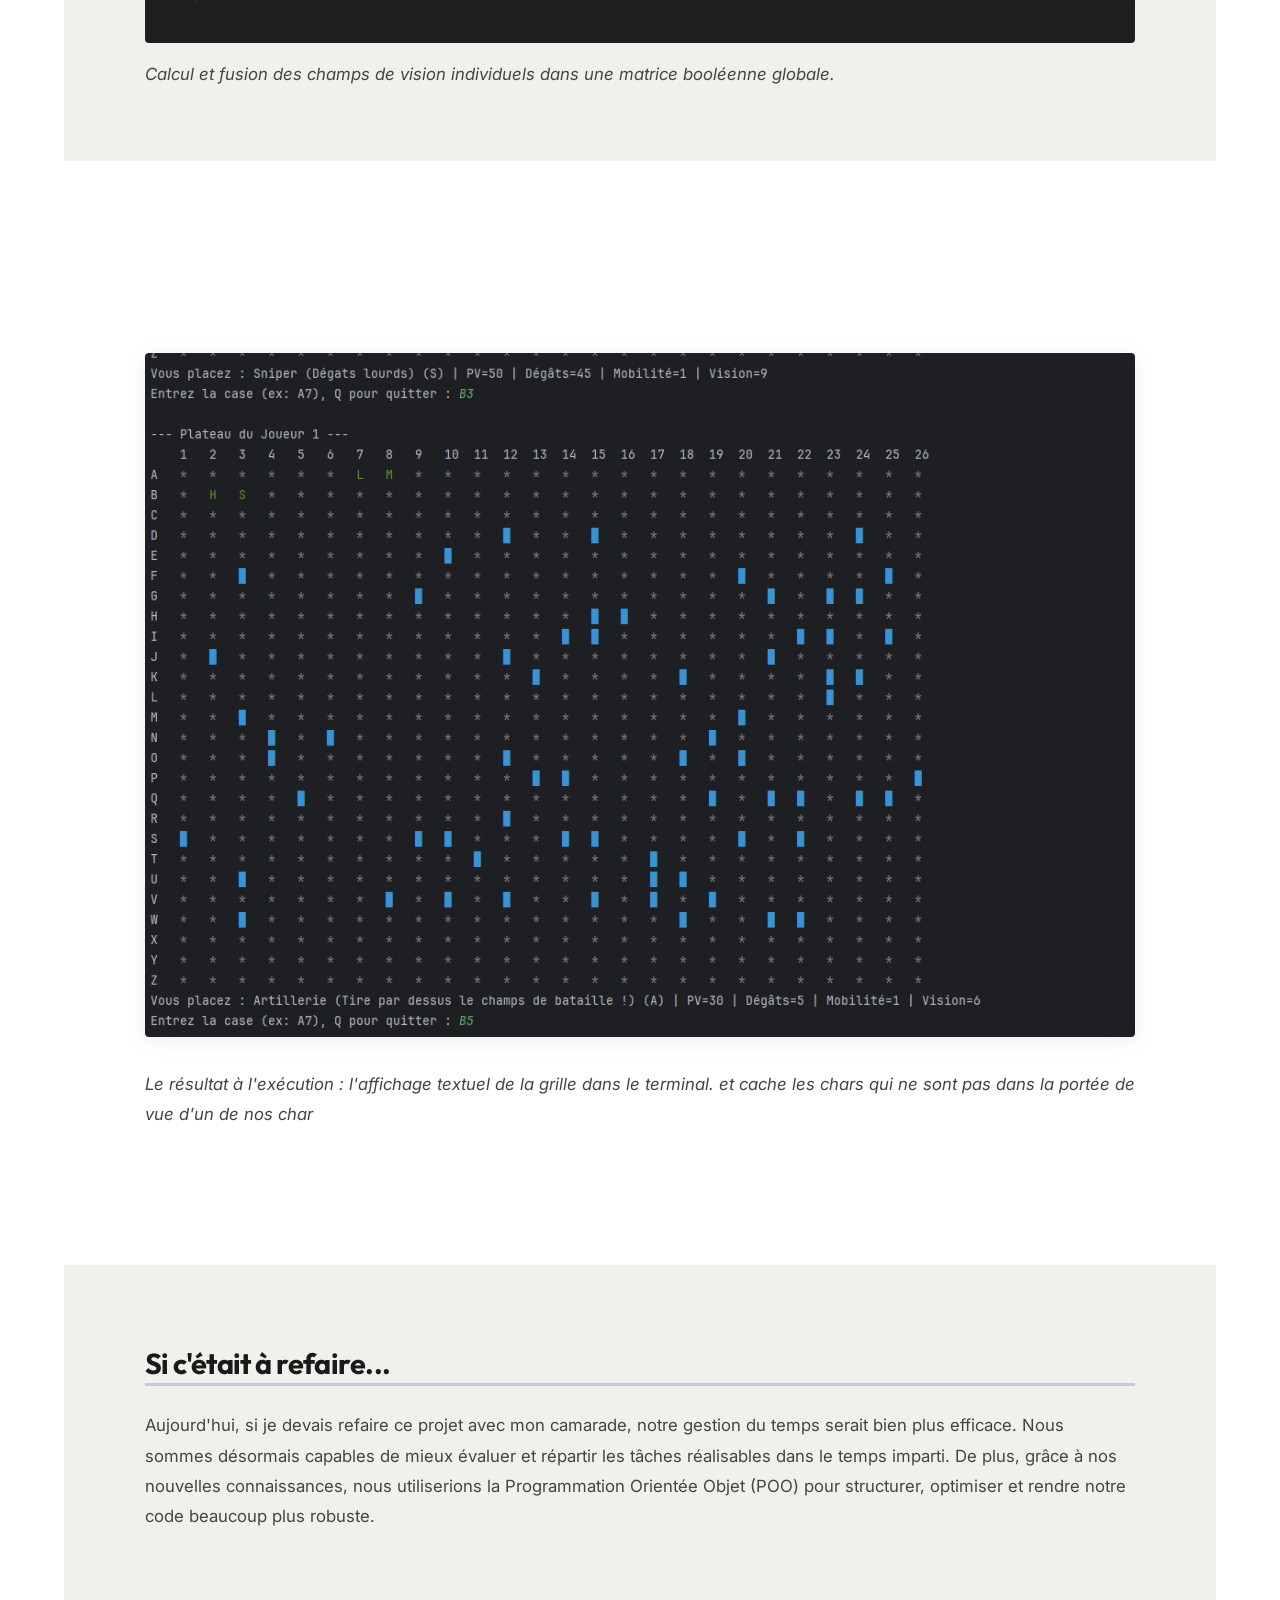
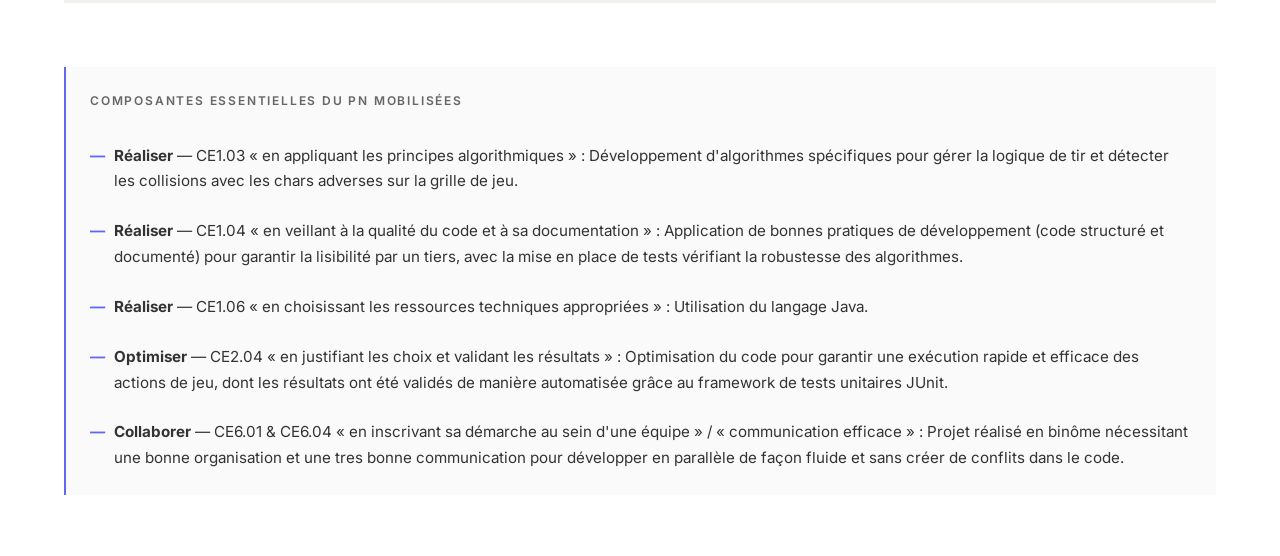
==== commit 6e282802: "update" ====
--- a/projet-tank-war.html
+++ b/projet-tank-war.html
@@ -16,7 +16,7 @@
 
 <body class="article-page">
     <header class="navbar">
-        <div class="logo" style="color:#1a1a1a;">Ayoube<span>.</span></div>
+        <div class="logo" style="color:#1a1a1a;"><a href="index.html">Ayoube</a><span>.</span></div>
         <nav>
             <ul class="nav-links">
                 <li><a href="index.html#projets" style="color:#555; text-decoration:none; font-size:0.9rem;">À
@@ -81,10 +81,6 @@
 
         <section class="pn-block">
             <div class="pn-block-title">COMPOSANTES ESSENTIELLES DU PN MOBILISÉES</div>
-            <p style="font-size: 0.95rem; color: #555; margin-bottom: 2rem;">
-                Compétences exprimées avec les codes et libellés exacts des composantes essentielles du référentiel (BUT
-                Informatique), chacune appuyée sur une trace concrète du projet.
-            </p>
 
             <ul class="pn-list">
                 <li>
--- a/styles.css
+++ b/styles.css
@@ -79,7 +79,7 @@
 
 .section-title {
     text-align: center;
-    margin-bottom: 5rem;
+    margin-bottom: 3rem;
 }
 
 .section-title h2 {
@@ -244,8 +244,7 @@
    Sections Layout
    ========================================================================== */
 section {
-    min-height: 100vh;
-    padding: 9rem 7% 5rem;
+    padding: 5rem 7% 3rem;
     display: flex;
     flex-direction: column;
     justify-content: center;
@@ -704,7 +703,7 @@
     }
 
     section {
-        padding: 7rem 5% 4rem;
+        padding: 4rem 5% 2.5rem;
     }
 
     .hero {
